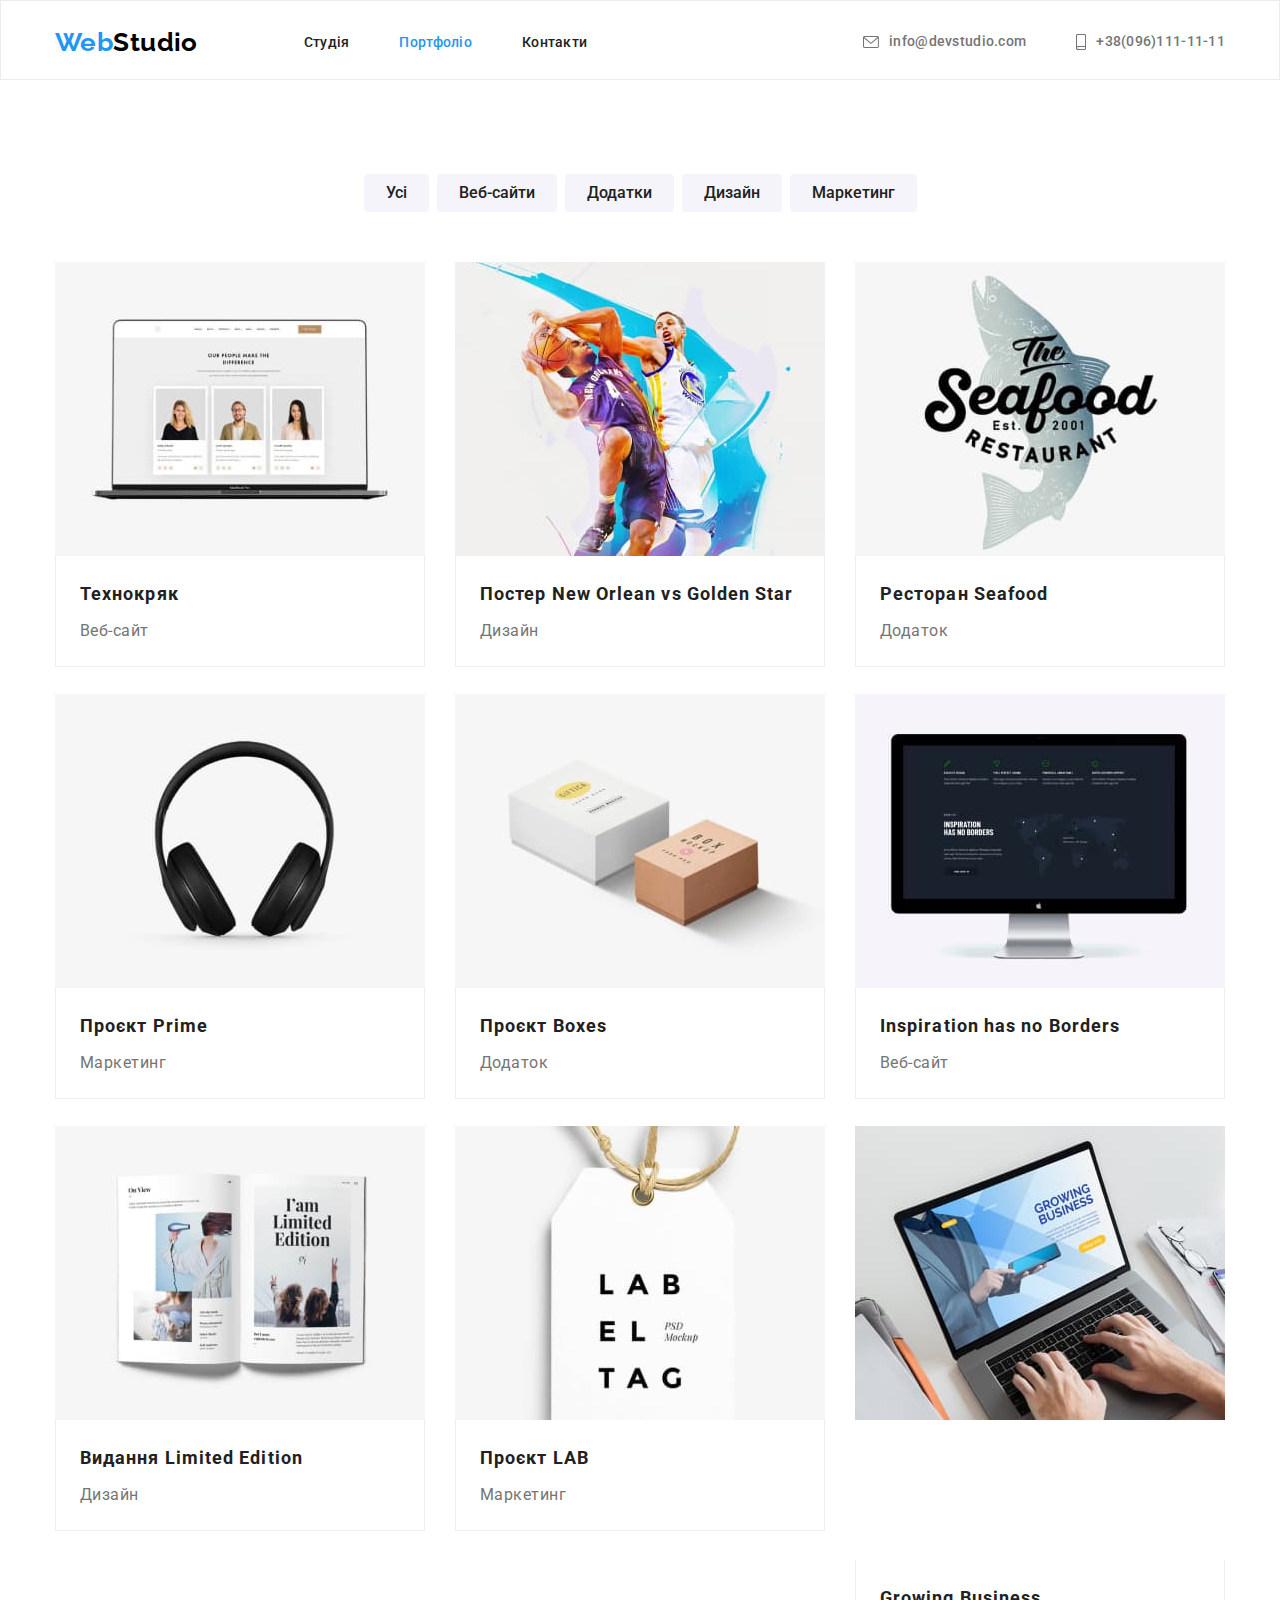
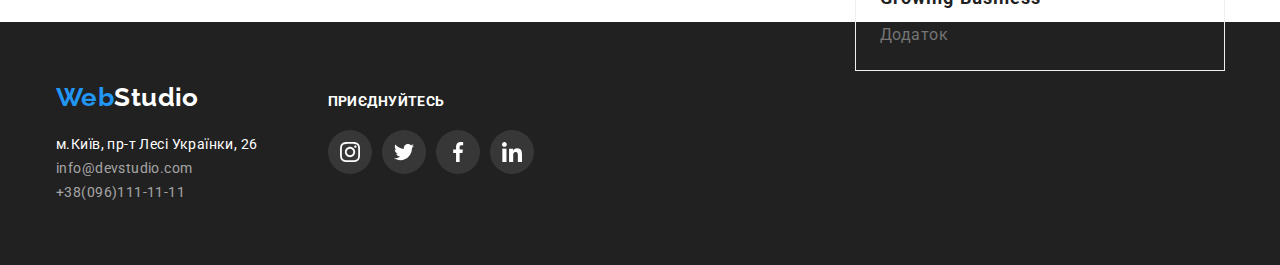
==== portfolio.html @ 743f4631 "Модальное окно hw-5" ====
<!DOCTYPE html>
<html lang="en">
<head>
    <meta charset="UTF-8">
    <meta http-equiv="X-UA-Compatible" content="IE=edge">
    <meta name="viewport" content="width=device-width, initial-scale=1.0">
    <title>Document</title>
    <link rel="preconnect" href="https://fonts.googleapis.com" />
    <link rel="preconnect" href="https://fonts.gstatic.com" crossorigin />
    <link href="https://fonts.googleapis.com/css2?family=Raleway:wght@700&family=Roboto:wght@400;500;700;900&display=swap"
        rel="stylesheet" />
    <link rel="stylesheet" href="https://cdn.jsdelivr.net/npm/modern-normalize@1.1.0/modern-normalize.min.css" />
    <link rel="stylesheet" href="./css/styles.css" />
</head>
<body>

    <!-- Шапка сайту -->

    <header class="heder-fone">
        <div class="container heder-fone-container">
          <nav class="page-navigation">
            <a href="./index.html" class="logo">Web<span>Studio</span></a>
            <ul class="nav list">
                <li><a href="./index.html">Студія</a></li>
                <li><a href="" class="curent">Портфоліо</a></li>
                <li><a href="">Контакти</a></li>
            </ul>
          </nav>
          <ul class="nav-link list">
            <li class="nav-link-icon">
              <a href="mailto:info@devstudio.com" class="nav-link-item">
                <svg class="nav-link-mail" width="16" height="12">
                  <use href="./images/icons.svg#icon-envelope"></use>
                </svg>
                info@devstudio.com
              </a>
            </li>
            <li class="nav-link-icon">
              <a href="tel:+380961111111" class="nav-link-item">
                <svg class="nav-link-tel" width="10" height="16">
                  <use href="./images/icons.svg#icon-smartphone"></use>
                </svg>
                +38(096)111-11-11
              </a>
            </li>
          </ul>
        </div>
    </header>
    <main>

        <!--- Герой --->

        <section class="section-hero">
            <div class="container section-hero-container">
              <h1 class="section-hero-title visually-hidden">Навігація сторінки</h1>
              <div class="section-button-port">
                <ul class="button-port list">
                 <li><button type="button" class="item">Усі</button></li>
                 <li><button type="button" class="item">Веб-сайти</button></li>
                 <li><button type="button" class="item">Додатки</button></li>
                 <li><button type="button" class="item">Дизайн</button></li>
                 <li><button type="button" class="item">Маркетинг</button></li>
                </ul>
              </div>
              <ul class="hero-page list">
                <li class="hero-page-item">
                  <a href="" class="link-meta hero-page link">
                    <div class="hero-page-images">
                      <img src="./images/img1-1.jpg" alt="Веб-сайт" width="370" height="294">
                      <div class="hero-overlay">
                        <p class="hero-overlay-text">Ресурс пропонує комплексні пропозиції з різним рівнем функціоналу та сервісів. Все це дозволить відвідувачу отримати вичерпні відомості про компанію чи приватну особу.</p>
                      </div>
                    </div>
                    <div class="hero-page-text">
                      <h2 class="page-title">Технокряк</h2>
                      <p class="about-text">Веб-сайт</p>
                    </div>
                  </a>
                </li>
                <li class="hero-page-item">
                  <a href="" class="link-meta hero-page link">
                    <div class="hero-page-images">
                      <img src="./images/img2-1.jpg" alt="Дизайн" width="370" height="294">
                      <div class="hero-overlay">
                        <p class="hero-overlay-text">Ресурс пропонує комплексні пропозиції з різним рівнем функціоналу та сервісів. Все це дозволить відвідувачу отримати вичерпні відомості про компанію чи приватну особу.</p>
                      </div>
                    </div>
                    <div class="hero-page-text">
                      <h2 class="page-title">Постер New Orlean vs Golden Star</h2>
                      <p class="about-text">Дизайн</p>
                    </div>
                  </a>
                </li>
                <li class="hero-page-item">
                  <a href="" class="link-meta hero-page link">
                    <div class="hero-page-images">
                      <img src="./images/img3-1.jpg" alt="Додаток" width="370" height="294">
                      <div class="hero-overlay">
                        <p class="hero-overlay-text">Ресурс пропонує комплексні пропозиції з різним рівнем функціоналу та сервісів. Все це дозволить відвідувачу отримати вичерпні відомості про компанію чи приватну особу.</p>
                      </div>
                    </div>
                    <div class="hero-page-text">
                      <h2 class="page-title">Ресторан Seafood</h2>
                      <p class="about-text">Додаток</p>
                    </div>
                  </a>
                </li>
                <li class="hero-page-item">
                  <a href="" class="link-meta hero-page link">
                    <div class="hero-page-images">
                      <img src="./images/img4-1.jpg" alt="Маркетинг" width="370" height="294">
                      <div class="hero-overlay">
                        <p class="hero-overlay-text">Ресурс пропонує комплексні пропозиції з різним рівнем функціоналу та сервісів. Все це дозволить відвідувачу отримати вичерпні відомості про компанію чи приватну особу.</p>
                      </div>
                    </div>
                    <div class="hero-page-text">
                      <h2 class="page-title">Проєкт Prime</h2>
                      <p class="about-text">Маркетинг</p>
                    </div>
                  </a>
                </li>
                <li class="hero-page-item">
                  <a href="" class="link-meta hero-page link">
                    <div class="hero-page-images">
                      <img src="./images/img5-1.jpg" alt="Додаток" width="370" height="294">
                      <div class="hero-overlay">
                        <p class="hero-overlay-text">Ресурс пропонує комплексні пропозиції з різним рівнем функціоналу та сервісів. Все це дозволить відвідувачу отримати вичерпні відомості про компанію чи приватну особу.</p>
                      </div>
                    </div>
                    <div class="hero-page-text">
                      <h2 class="page-title">Проєкт Boxes</h2>
                      <p class="about-text">Додаток</p>
                    </div>
                  </a>
                </li>
                <li class="hero-page-item">
                  <a href="" class="link-meta hero-page link">
                    <div class="hero-page-images">
                      <img src="./images/img6-1.jpg" alt="Веб-сайт" width="370" height="294">
                      <div class="hero-overlay">
                        <p class="hero-overlay-text">Ресурс пропонує комплексні пропозиції з різним рівнем функціоналу та сервісів. Все це дозволить відвідувачу отримати вичерпні відомості про компанію чи приватну особу.</p>
                      </div>
                    </div>
                    <div class="hero-page-text">
                      <h2 class="page-title">Inspiration has no Borders</h2>
                      <p class="about-text">Веб-сайт</p>
                    </div>
                  </a>
                </li>
                <li class="hero-page-item">
                  <a href="" class="link-meta hero-page link">
                    <div class="hero-page-images">
                      <img src="./images/img7-1.jpg" alt="Дизайн" width="370" height="294">
                      <div class="hero-overlay">
                        <p class="hero-overlay-text">Ресурс пропонує комплексні пропозиції з різним рівнем функціоналу та сервісів. Все це дозволить відвідувачу отримати вичерпні відомості про компанію чи приватну особу.</p>
                      </div>
                    </div>
                    <div class="hero-page-text">
                      <h2 class="page-title">Видання Limited Edition</h2>
                      <p class="about-text">Дизайн</p>
                    </div>
                  </a>
                </li>
                <li class="hero-page-item">
                  <a href="" class="link-meta hero-page link">
                    <div class="hero-page-images">
                      <img src="./images/img8-1.jpg" alt="Маркетинг" width="370" height="294">
                      <div class="hero-overlay">
                        <p class="hero-overlay-text">Ресурс пропонує комплексні пропозиції з різним рівнем функціоналу та сервісів. Все це дозволить відвідувачу отримати вичерпні відомості про компанію чи приватну особу.</p>
                      </div>
                    </div>
                    <div class="hero-page-text">
                      <h2 class="page-title">Проєкт LAB</h2>
                      <p class="about-text">Маркетинг</p>
                    </div>
                  </a>
                </li>
                <li class="hero-page-item">
                  <a href="" class="link-meta hero-page link">
                    <div class="hero-page-images">
                      <img src="./images/img9-1.jpg" alt="Додаток" width="370" height="294">
                      <div class="hero-ovarlay">
                        <p class="hero-overlay-text">Ресурс пропонує комплексні пропозиції з різним рівнем функціоналу та сервісів. Все це дозволить відвідувачу отримати вичерпні відомості про компанію чи приватну особу.</p>
                      </div>
                    </div>
                    <div class="hero-page-text">
                      <h2 class="page-title">Growing Business</h2>
                      <p class="about-text">Додаток</p>
                    </div>
                  </a>
                </li>
              </ul>
            </div>
        </section>
    </main>

    <!-- Footer -->

    <footer class="page-footer">
        <div class="container page-footer-container">
          <div class="logo-desc-item">
            <a href="./index.html" class="logo-desc">Web<span>Studio</span></a>
            <address class="link-address">
              <ul class="addres list">
                <li class="addres-map"><a href="https://goo.gl/maps/DJWvzWJWyW3MaFt58" target="_blank"
                    rel="noopener noreferrer">м.Київ, пр-т Лесі Українки, 26</a></li>
                <li class="addres-link"><a href="mailto:info@devstudio.com">info@devstudio.com</a></li>
                <li class="addres-link"><a href="tel:+380961111111">+38(096)111-11-11</a></li>
              </ul>
            </address>
          </div>
          <div class="footer-container">
            <h2 class="footer-container-title">приєднуйтесь</h2>
            <ul class="list-footer list">
              <li class="item-list-footer">
                <a href="" class="item-link-footer">
                  <svg class="icon-working" width="20" height="20">
                    <use href="./images/icons.svg#icon-instagram"></use>
                  </svg>
                </a>
              </li>
              <li class="item-list-footer">
                <a href="" class="item-link-footer">
                  <svg class="icon-working" width="20" height="20">
                    <use href="./images/icons.svg#icon-twitter"></use>
                  </svg>
                </a>
              </li>
              <li class="item-list-footer">
                <a href="" class="item-link-footer">
                  <svg class="icon-working" width="20" height="20">
                    <use href="./images/icons.svg#icon-facebook"></use>
                  </svg>
                </a>
              </li>
              <li class="item-list-footer">
                <a href="" class="item-link-footer">
                  <svg class="icon-working" width="20" height="20">
                    <use href="./images/icons.svg#icon-linkedin"></use>
                  </svg>
                </a>
              </li>
            </ul>
          </div>
        </div>
    </footer>
</body>
</html>
---- css/styles.css ----
/*цвет герой #FFFFFF; */
/* цвет заголовков #212121; */
/* цвет текста #757575; */
/* цвет ссилки #2196F3; */
/* цвет кнопки #188CE8 */
/* фон героя і подвала #2F303A */
/*цвет ссилки подвала  rgba(255, 255, 255, 0.6);*/
/* цвет фона команди #F5F4FA; */
/* цвет фона чим займаємось #F5F5F5; */

:root {
    --primary-text-color: #212121;
    --title-text-color: #757575;
    --accent-color: #2196F3;
    --primary-white-color: #FFFFFF;
    --primary-bg-color: #2F303A;
    --first-logo-color: #000000;
    --first-bg-color: #F5F5F5;
    --second--bg-color: #F5F4FA;
    --primary-addres-color: rgba(255, 255, 255, 0.6);
    --primary-border-color:#EEEEEE;
    --second-border-color:#ECECEC;
    --second-hero-color:#C4C4C4;
    --transition-duration: 250ms cubic-bezier(0.4, 0, 0.2, 1);
    --primary-icon-color:#AFB1B8;
}

.visually-hidden {
    position: absolute;
    width: 1px;
    height: 1px;
    margin: -1px;
    border: 0;
    padding: 0;
    white-space: nowrap;
    clip-path: inset(100%);
    clip: rect(0 0 0 0);
    overflow: hidden;
}

h1,
h2,
h3,
h4,
h5,
h6,
p {
  margin-top: 0;
  margin-bottom: 0;
}

ul,
ol {
  margin-top: 0;
  margin-bottom: 0;
  padding-left: 0;
}

img {
  display: block;
}

.list {
  list-style: none;
}

.link {
  text-decoration: none;
}

button {
  cursor: pointer;
}

.container{
    width: 1200px;
    margin-left: auto;
    margin-right: auto;
    padding-left: 15px;
    padding-right: 15px;
}


body {
    color: var(--title-text-color);
    background-color: var(--primary-white-color);
    font-family: Roboto,sans-serif;
    font-weight: 400;
    font-size: 14px;
    line-height: 1.71;
    letter-spacing: 0.03em;
}

/* -------- heder ---------- */

.heder-fone{
    padding-top: 26px;
    padding-bottom: 21px;
    border: 1px solid var(--second-border-color);
}

.heder-fone-container {
    display: flex;
    align-items: center;
}

.page-navigation {
    display: flex;
    align-items: center;
    column-gap: 106px;
}

.nav {
    display: flex;
    column-gap: 50px;

}

.nav-link {
    display: flex;
    margin-left: auto;
    column-gap: 50px;
}

.heder-fone {
    background-color: var(--primary-white-color);
}
.logo {
    color: var(--accent-color);
    font-family: Raleway,sans-serif;
    font-weight: 700;
    font-size: 26px;
    line-height: 1.19;
    text-decoration: none;
}
.logo span {
    color: var(--first-logo-color) ;
}
.nav a {
    color: var(--primary-text-color);
    font-weight: 500;
    font-size: 14px;
    line-height: 1.14;
    letter-spacing: 0.02em;
    text-decoration: none;
    transition: color var(--transition-duration);
}
.nav a:hover,
.nav a:focus{
    color: var(--accent-color);
}
.nav .curent{
    color: var(--accent-color)
}

.nav-link-item{
    display: flex;
    align-items: center;
    column-gap: 10px;
}

.nav-link-mail{
    fill:var(--title-text-color)
}

.nav-link-item:hover .nav-link-mail ,
.nav-link-item:focus .nav-link-mail {
    fill: var(--accent-color);
}

.nav-link-tel{
    fill:var(--title-text-color)
}

.nav-link-item:hover .nav-link-tel,
.nav-link-item:focus .nav-link-tel {
fill: var(--accent-color);
}

.nav-link a {
    color: var(--title-text-color);
    font-weight: 500;
    font-size: 14px;
    line-height: 1.14;
    letter-spacing: 0.02em;
    text-decoration: none;
    transition:color var(--transition-duration);
}
.nav-link a:hover,
.nav-link a:focus {
    color: var(--accent-color);
}
/* ----------------------------------- */

/* ------- hero ------------ */

.hero{
    width: 1600px;
    height: 600px;
    margin:0 auto;
    background-image:linear-gradient(rgba(47, 48, 58, 0.4),rgba(47, 48, 58, 0.4)), url('../images/Img.jpg');
    background-color: var(--second-hero-color);
}
.hero-container{
    padding-top: 200px;
    padding-bottom: 200px;
    align-items: center;
}

.hero-title {
    width: 696px;
    margin: 0 auto;
    margin-bottom: 30px;
    color: var(--primary-white-color);
    font-weight: 900;
    font-size: 44px;
    line-height: 1.36;
    letter-spacing: 0.06em;
    text-transform: uppercase;
    text-align: center;
}
.button {
    padding-top: 10px;
    padding-bottom: 10px;
    min-width: 216px;
    display: block;
    margin: 0 auto;
    color: var(--primary-white-color);
    background-color: var(--accent-color);
    font-weight: 700;
    font-size: 16px;
    line-height: 1.88;
    letter-spacing: 0.06em;
    cursor: pointer;
    border: none;
    border-radius: 4px;
    transition: background-color var(--transition-duration), box-shadow var(--transition-duration);
}

.button:hover,
.button:focus {
    background-color: #188CE8;
    box-shadow: 0px 4px 4px rgba(0, 0, 0, 0.15);
}
/* ---------------------------- */

/* --- section-description --- */

.section-description{
    background-color: var(--primary-white-color);
}

.section-description-container{
    padding-top: 94px;
    padding-bottom: 47px;
}

.section-description-title{
    padding-bottom: 30px;
    color: var(--primary-text-color);
    font-weight: 700;
    font-size: 36px;
    line-height: 1.17;
    text-align: center;
}

.list-description{
    display: flex;
    flex-wrap: wrap;
    gap: 30px;
}

.item-description{
    display: flex;
    width: 270px;
    height: 120px;
    margin-bottom: 30px;
    background: var(--second--bg-color);
    border-radius: 4px;
    flex-basis: calc((100% - 3 * 30px) / 4);
    justify-content: center;
    align-items: center;
}

.icon-description{
    display: flex;
    width: 70px;
    height: 70px;
    
}

.description{
    display: flex;
    flex-wrap: wrap;
    gap: 30px;
}

.description-item{
    flex-basis: calc((100% - 3 * 30px) / 4);
}

.description-title{
    margin-bottom: 10px;
}

.description .description-title {
    color: var(--primary-text-color);
    font-weight: 700;
    font-size: 14px;
    line-height: 1.14;
    text-transform: uppercase;
}
/* --------------------------------- */

/* --------  section-profile ------- */

.section-profile {
    background-color: var(--primary-white-color);
}

.section-profile-container{
    padding-top: 47px;
    padding-bottom: 94px;
}

.section-profile-title {
    margin-bottom: 50px;
    color: var(--primary-text-color);
    font-weight: 700;
    font-size: 36px;
    line-height: 1.17;
    text-align: center;
}

.box{
    display: flex;
    flex-wrap: wrap;
    gap: 30px;
}

.box-atem{
    flex-basis: calc((100% - 2 * 30px) / 3);
}

.container.section-profile-container{
position: relative;
}

.box-profile-title{
    position: absolute;
    bottom: 94px;
    display: flex;
    flex-wrap: wrap;
    column-gap: 30px;
    
}

.box-profile-list {
    width: 370px;
    height: 70px;
    background-color: rgba(47, 48, 58, 0.8);
    flex-basis: calc((100% - 2 * 30px) / 3);
  
}

.box-profile-text{ 
    font-weight: 700;
    font-size: 14px;
    line-height: 1.14;
    text-align: center;
    letter-spacing: 0.03em;
    text-transform: uppercase;
    padding-top: 27px;
    padding-bottom: 27px;
    color: var(--primary-white-color);
   
}

/* -------------------------------- */

/* ------ section-working --------- */

.section-working {
    background-color: var(--second--bg-color);
}

.section-working-container{
    padding-top: 94px;
    padding-bottom: 94px;
}

.section-working-title {
    margin-bottom: 50px;
    color: var(--primary-text-color);
    font-weight: 700;
    font-size: 36px;
    line-height: 1.17;
    text-align: center;
}

.working-page{
    display: flex;
    flex-wrap: wrap;
    gap: 30px;
}

.working-page-atem{
    flex-basis: calc((100% - 3 * 30px) / 4);
}

.working-border-page{
    width: 270px;
    height: 168px;
    border: 1px solid rgba(0, 0, 0, 0.12);
    background: var(--primary-white-color);
    border-top:none;
    border-radius: 0px 0px 4px 4px;
}

.working-page .page-title {
    padding-top: 30px;
    margin-bottom: 10px;
    color: var(--primary-text-color);
    font-weight: 500;
    font-size: 16px;
    line-height: 1.19;
    text-align: center;
}
.working-page .about-text {
    margin-bottom: 16px;
    font-weight: 400;
    font-size: 16px;
    line-height: 1.19;
    text-align: center;
}

.list-working{
    display: flex;
    justify-content: center;
    gap: 10px;
    padding-bottom: 30px;
}


.item-link-working{
    display: flex;
    width: 44px;
    height: 44px;
    justify-content: center;
    align-items: center;
    border-radius: 50%;
    fill: var(--primary-icon-color);
    background-color: var(--primary-white-color);
    transition: fill var(--transition-duration), background-color var(--transition-duration);
}

.item-link-working:hover,
.item-link-working:focus{
    fill: var(--primary-white-color);
    background-color: var(--accent-color);
}

/* ------------------------------------- */

/* -------section-clients */

.section-clients {
    background-color: var(--primary-white-color)
}

.section-clients-title{
    padding-top: 94px;
    margin-bottom: 50px;
    color: var(--primary-text-color);
    font-weight: 700;
    font-size: 36px;
    line-height: 1.17;
    text-align: center;
    letter-spacing: 0.03em;
}

.clients-page{
    display: flex;
    flex-wrap: wrap;
    gap: 30px;
    padding-bottom: 94px;
}

.link-clients {
    display: flex;
    width: 170px;
    height: 92px;
    justify-content: center;
    align-items: center;
    flex-basis: calc((100% - 5 * 30px) / 6);
    border: 1px solid var(--primary-icon-color);
    border-radius: 4px;
    transition: fill var(--transition-duration), border-color var(--transition-duration); 
}

.icon-link-clients{
    fill: var(--primary-icon-color);
}

.link-clients:hover,
.link-clients:focus {
  border-color: var(--accent-color);
}

.link-clients:hover .icon-link-clients,
.link-clients:focus .icon-link-clients {
    fill: var(--accent-color);
    border-color: var(--accent-color);
}


/* ----------- footer ------------ */

.page-footer {
    background-color: var(--primary-text-color);
}

.page-footer-container{
    display: flex;
    column-gap: 70px;
    padding-top: 60px;
    padding-bottom: 60px;
    padding-left: 16px;
}

.logo-desc {
    display: block;
    margin-bottom: 20px;
    color: var(--accent-color);
    font-family: 'Raleway';
    font-weight: 700;
    font-size: 26px;
    line-height: 1.19;
    font-style: normal;
    text-decoration: none;
}

.logo-desc span {
    color: var(--primary-white-color);
    text-decoration: none;
}
.addres .addres-map a {
    padding-bottom: 10px;
    color: var(--primary-white-color);
    font-style: normal;
    text-decoration: none;
    transition: color var(--transition-duration);
}
.addres .addres-link a {
    padding-bottom: 10px;
    color: var(--primary-addres-color);
    font-style: normal;
    text-decoration: none;
    transition: color var(--transition-duration);
}

.addres .addres-map a:hover,
.addres .addres-map a:focus {
    color: var(--accent-color);
}

.addres .addres-link a:hover,
.addres .addres-link a:focus {
    color: var(--accent-color);
}


.footer-container-title {
    display: flex;
    padding-top: 12px;
    padding-bottom: 20px;
    width: 206px;
    font-weight: 700;
    font-size: 14px;
    line-height: 1.14;
    letter-spacing: 0.03em;
    text-transform: uppercase;
    color: var(--primary-white-color);
}

.list-footer {
    display: flex;
    column-gap: 10px;
}

.item-list-footer {
    display: flex;
}

.item-link-footer {
    display: flex;
    width: 44px;
    height: 44px;
    justify-content: center;
    align-items: center;
    border-radius: 50%;
    fill: var(--primary-white-color);
    background-color: rgba(255, 255, 255, 0.1);
    transition: fill var(--transition-duration), background-color var(--transition-duration); 
}

.item-link-footer:hover,
.item-link-footer:focus {
    fill: var(--primary-white-color);
    background-color: var(--accent-color);
}


/* ---------------------------------------- */



/* ----------- PORTFOLIO --------------- */


.section-hero{
    padding-bottom: 94px;
    background-color: var(--primary-white-color);
}

.section-hero-title{
    text-align: center;
}

.section-button-port{
    display: flex;
    padding-top: 94px;
    margin-bottom: 50px;
    
}

.button-port{
    display: flex;
    margin: 0 auto;
    gap: 8px;
    
}

.button-port .item {
    padding: 6px 22px;
    color: var(--primary-text-color);
    background-color: var(--second--bg-color);
    font-weight: 500;
    font-size: 16px;
    line-height: 1.62;
    cursor: pointer;
    border-radius: 4px;
    border: none;
    transition: color var(--transition-duration), background-color var(--transition-duration), box-shadow var(--transition-duration);
}

.button-port .item:hover,
.button-port .item:focus {
    color: var(--primary-white-color);
    background-color: var(--accent-color);
    box-shadow: 0px 3px 1px rgba(0, 0, 0, 0.1), 0px 1px 2px rgba(0, 0, 0, 0.08), 0px 2px 2px rgba(0, 0, 0, 0.12);
}

.hero-page{
    display: flex;
    flex-wrap: wrap;
    column-gap: 30px;
}

.hero-page-item{
    width: 370px;
    height: 402px;
    margin-bottom: 30px;
    flex-basis: calc((100% - 6 * 30px) / 9);
}

.hero-page-item:nth-child(n + 7) {
    margin-bottom: 0px;
}

.hero-page-images{
    position: relative;
    overflow: hidden;
}

.hero-overlay{
    position: absolute;
    height: 100%;
    width: 100%;
    top: 0px;
    left: 0px;
    transform: translateY(100%);
    transition: transform 250ms var(--transition-duration);
    padding: 63px 24px;
    background-color: rgba(33, 150, 243, 0.9);
}

.hero-overlay-text{
    
    font-weight: 400;
    font-size: 18px;
    line-height: 1.56;
    letter-spacing: 0.03em;
    color: var(--primary-white-color)
}

.link-meta:hover .hero-overlay,
.link-meta:focus .hero-overlay {
    transform: translateY(0%);
}

.hero-page-text{
    width: 370px;
    padding: 20px 24px;
    border: 1px solid var(--primary-border-color);
    border-top: none;
}

.page-title{
    margin-bottom: 4px;
}

.link-meta{
    transition: box-shadow var(--transition-duration);
}

.link-meta .page-title {
    color: var(--primary-text-color);
    font-weight: 700;
    font-size: 18px;
    line-height: 2;
    letter-spacing: 0.06em;
}

.link-meta .about-text {
    font-weight: 400;
    font-size: 16px;
    line-height: 1.88;
    letter-spacing: 0.03em;
    color: var(--title-text-color);
}

.link-meta:hover,
.link-meta:focus {
    box-shadow: 0px 1px 1px rgba(0, 0, 0, 0.12),
        0px 4px 4px rgba(0, 0, 0, 0.06),
        1px 4px 6px rgba(0, 0, 0, 0.16);
}

/* ======== backdrop ============== */

.backdrop{
    position: fixed;
    top:0px;
    left:0px;
    z-index: 100;
    width: 100%;
    height: 100%;
    background-color: rgba(0, 0, 0, 0.2);
    transition: opacity var(--transition-duration), visibility var(--transition-duration);
}

.backdrop.is-hidden{
    opacity: 0;
    visibility: hidden;
    pointer-events: none;
}

/* ======== backdrop ============== */

/* ======== modal icon ============== */

.modal{
    position: absolute;
    top: 50%;
    left: 50%;
    transform: translate(-50%,-50%);
    width: 528px;
    height: 581px;
    background: var(--primary-white-color);
    box-shadow: 0px 1px 3px rgba(0, 0, 0, 0.12), 0px 1px 1px rgba(0, 0, 0, 0.14), 0px 2px 1px rgba(0, 0, 0, 0.2);
    border-radius: 4px;
}

.modal-close-btn {
    position: absolute;
    top: 8px;
    left: 8px;
    display: flex;
    justify-content: center;
    align-items: center;
    width: 30px;
    height: 30px;
    border-radius: 50%;
    background-color: var(--primary-white-color);
    border: 1px solid rgba(0, 0, 0, 0.1);
    padding: 0;
    transition: border-color var(--transition-duration);
}

.modal-close-btn-icon {
    fill: var(--first-logo-color);
    transition: fill var(--transition-duration);
}

.modal-close-btn:hover,
.modal-close-btn:focus {
    border-color: var(--accent-color);
}

.modal-close-btn:hover .modal-close-btn-icon,
.modal-close-btn:focus .modal-close-btn-icon {
    fill: var(--accent-color);
}

/* ======== modal icon ============== */
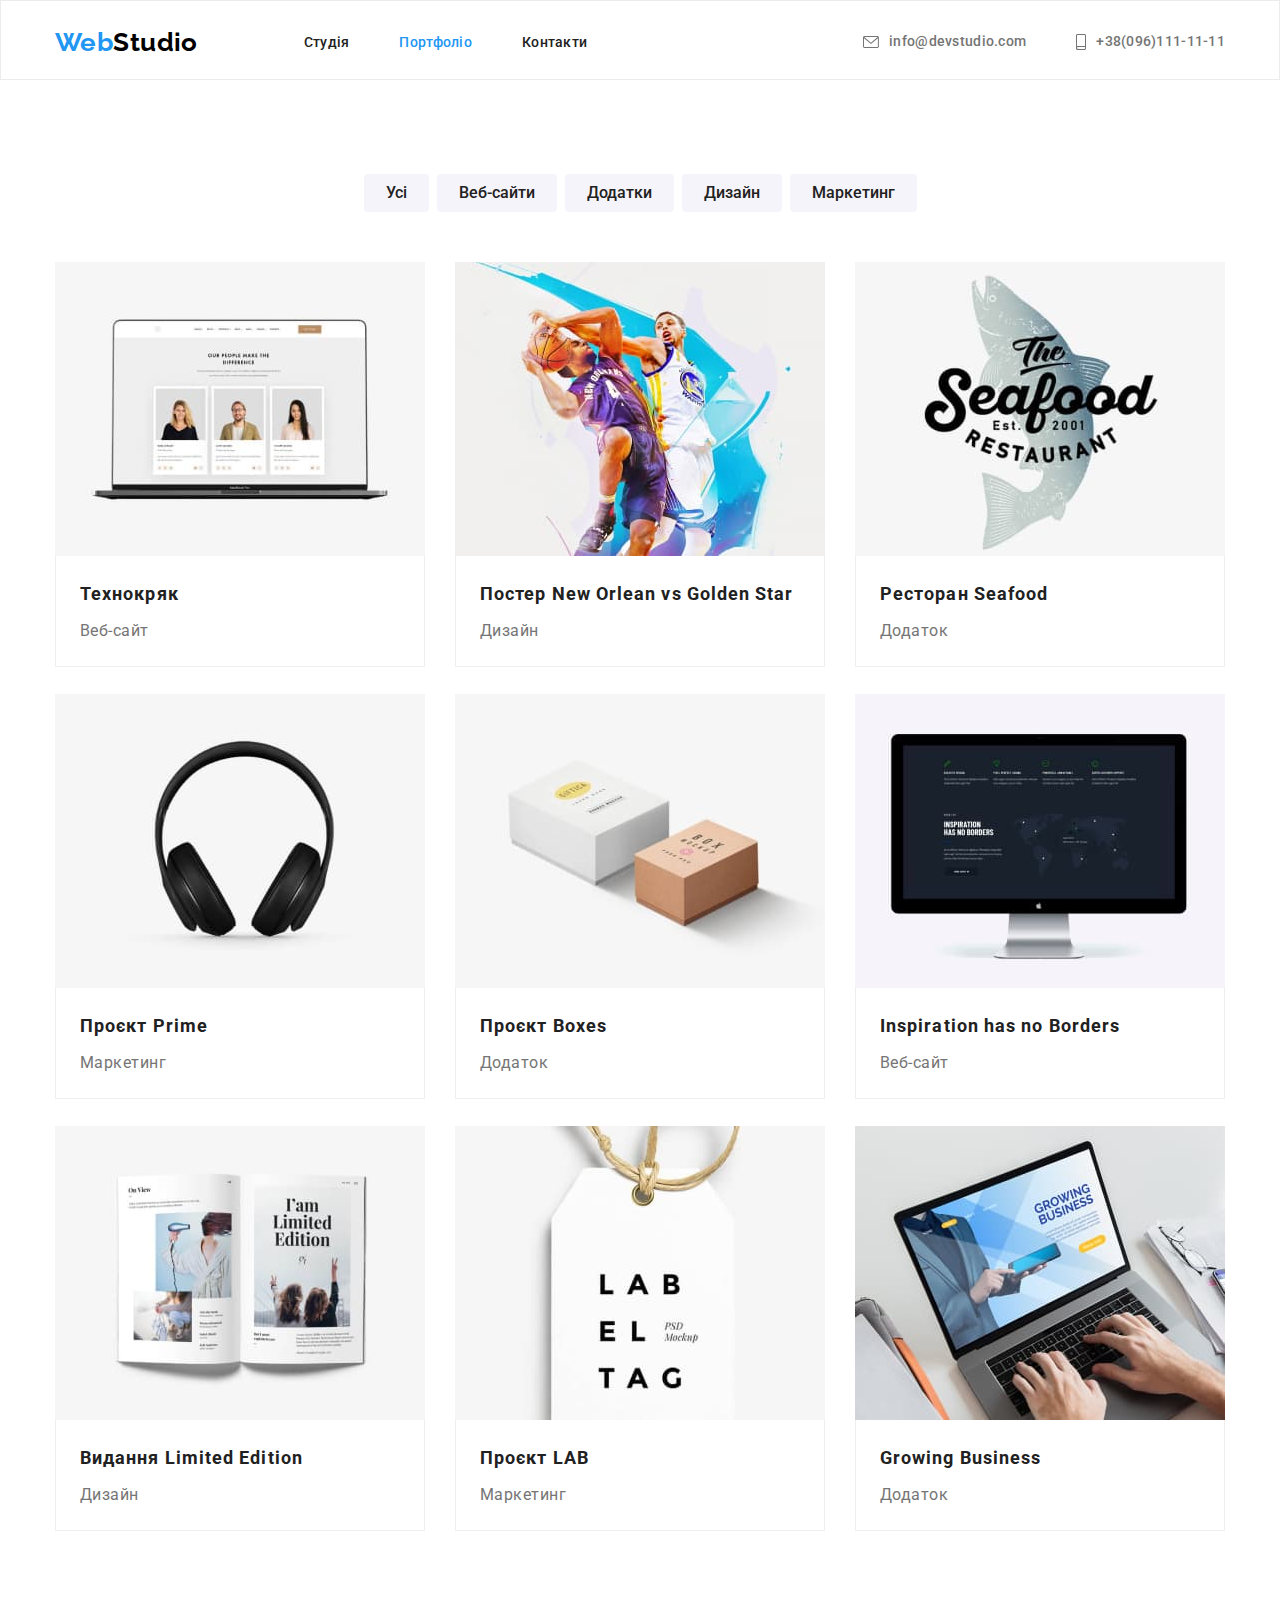
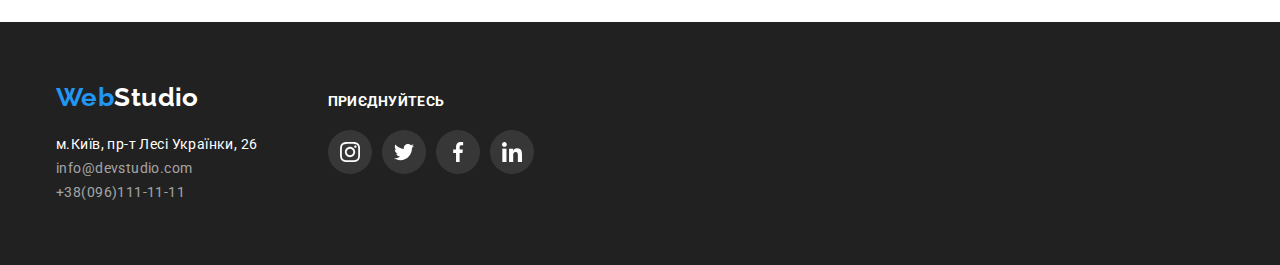
==== commit 8feb40d5: "Правки hw-05" ====
--- a/portfolio.html
+++ b/portfolio.html
@@ -179,7 +179,7 @@
                   <a href="" class="link-meta hero-page link">
                     <div class="hero-page-images">
                       <img src="./images/img9-1.jpg" alt="Додаток" width="370" height="294">
-                      <div class="hero-ovarlay">
+                      <div class="hero-overlay">
                         <p class="hero-overlay-text">Ресурс пропонує комплексні пропозиції з різним рівнем функціоналу та сервісів. Все це дозволить відвідувачу отримати вичерпні відомості про компанію чи приватну особу.</p>
                       </div>
                     </div>
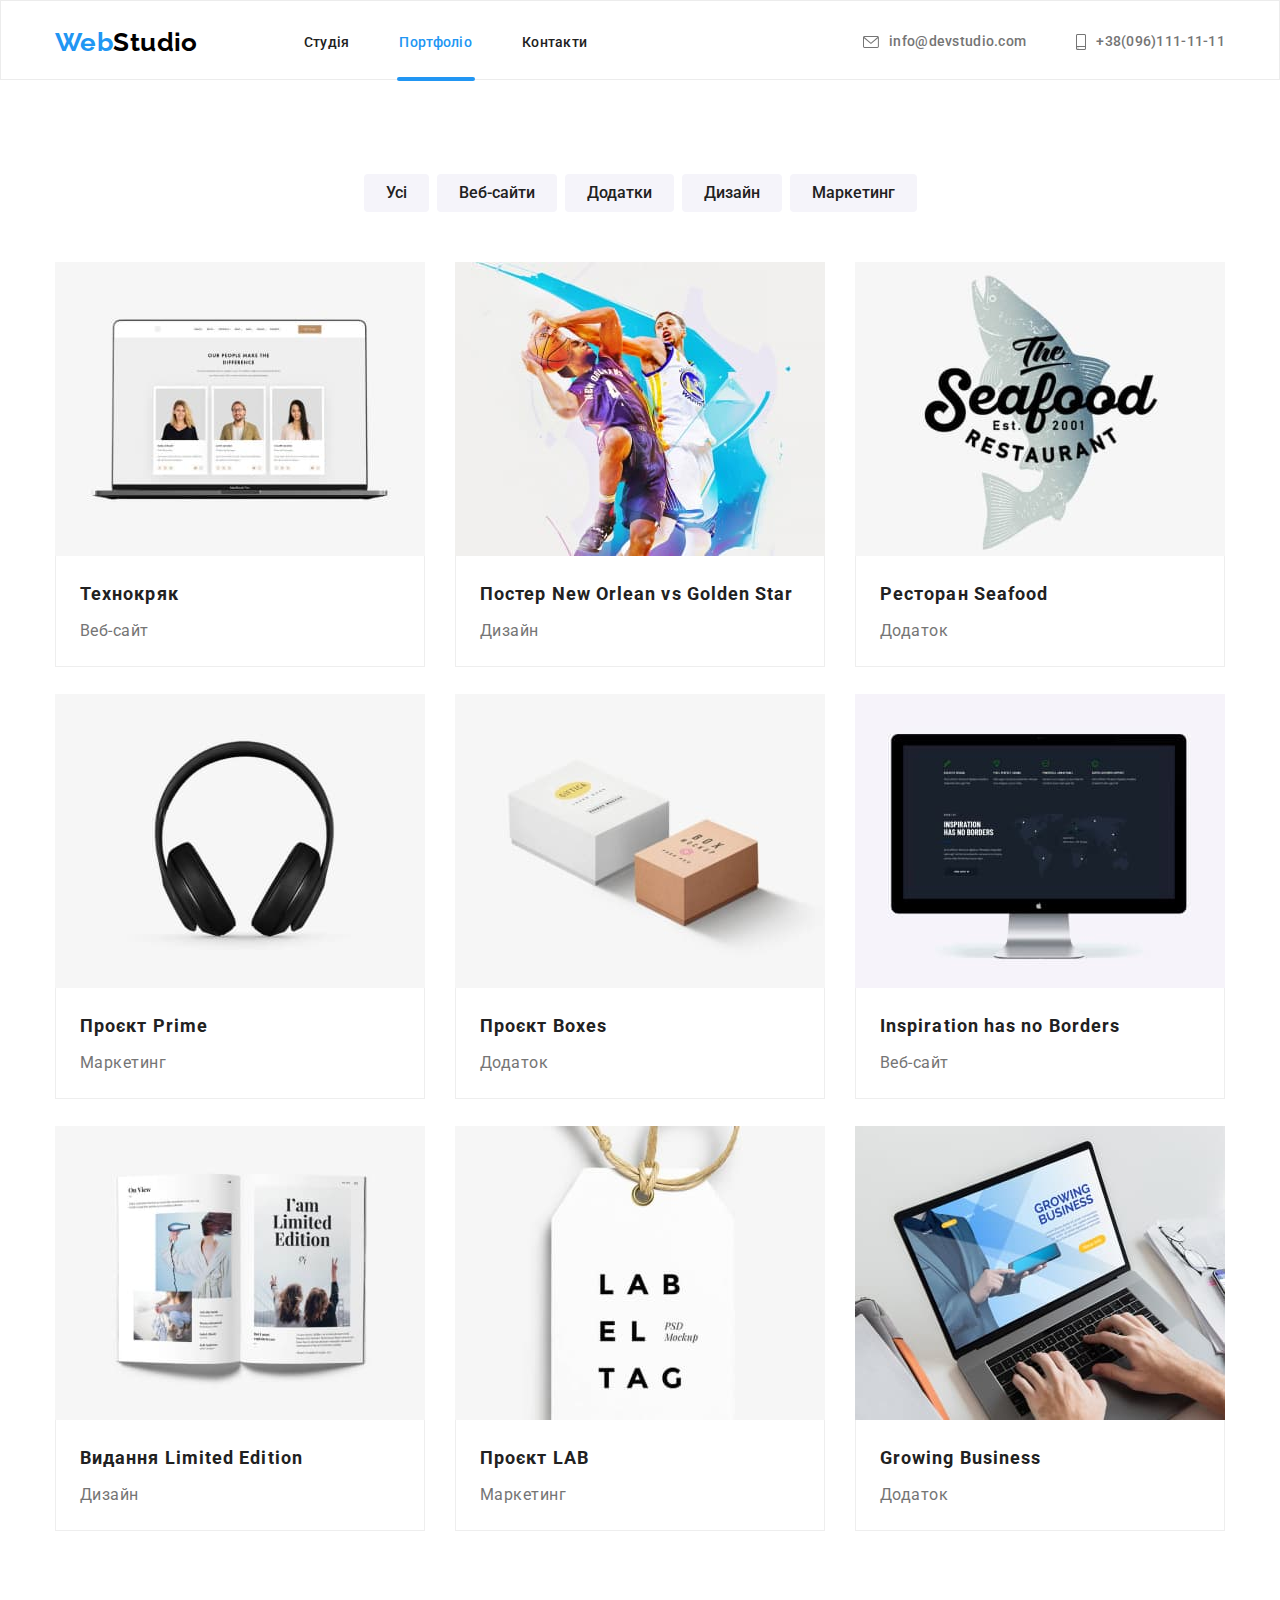
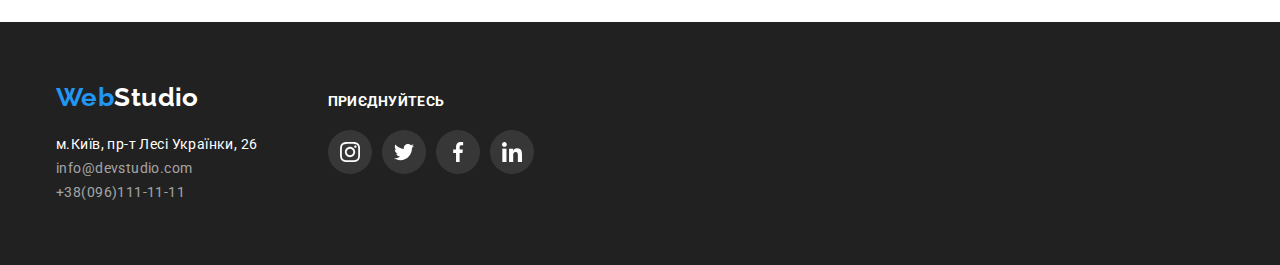
==== commit c64306ff: "Доработаны стили hw-05" ====
--- a/portfolio.html
+++ b/portfolio.html
@@ -22,7 +22,7 @@
             <a href="./index.html" class="logo">Web<span>Studio</span></a>
             <ul class="nav list">
                 <li><a href="./index.html">Студія</a></li>
-                <li><a href="" class="curent">Портфоліо</a></li>
+                <li><a href="" class="portfolio-curent">Портфоліо</a></li>
                 <li><a href="">Контакти</a></li>
             </ul>
           </nav>
--- a/css/styles.css
+++ b/css/styles.css
@@ -111,6 +111,7 @@
 }
 
 .nav {
+    position: relative;
     display: flex;
     column-gap: 50px;
 
@@ -149,8 +150,36 @@
 .nav a:focus{
     color: var(--accent-color);
 }
-.nav .curent{
-    color: var(--accent-color)
+.nav .studio-curent{
+    color: var(--accent-color);
+}
+
+.nav .studio-curent::after{
+    display: block;
+    content: "";
+    width: 48px;
+    height: 4px;
+    border-radius: 2px;
+    position: absolute;
+    top: 46px;
+    left: -2px;
+    background-color: var(--accent-color);
+}
+
+.nav .portfolio-curent {
+    color: var(--accent-color);
+}
+
+.nav .portfolio-curent::after {
+    display: block;
+    content: "";
+    width: 78px;
+    height: 4px;
+    border-radius: 2px;
+    position: absolute;
+    top: 46px;
+    left:93px;
+    background-color: var(--accent-color);
 }
 
 .nav-link-item{
@@ -751,8 +780,8 @@
 
 .backdrop{
     position: fixed;
-    top:0px;
-    left:0px;
+    top:0;
+    left:0;
     z-index: 100;
     width: 100%;
     height: 100%;
@@ -785,7 +814,7 @@
 .modal-close-btn {
     position: absolute;
     top: 8px;
-    left: 8px;
+    right: 8px;
     display: flex;
     justify-content: center;
     align-items: center;
